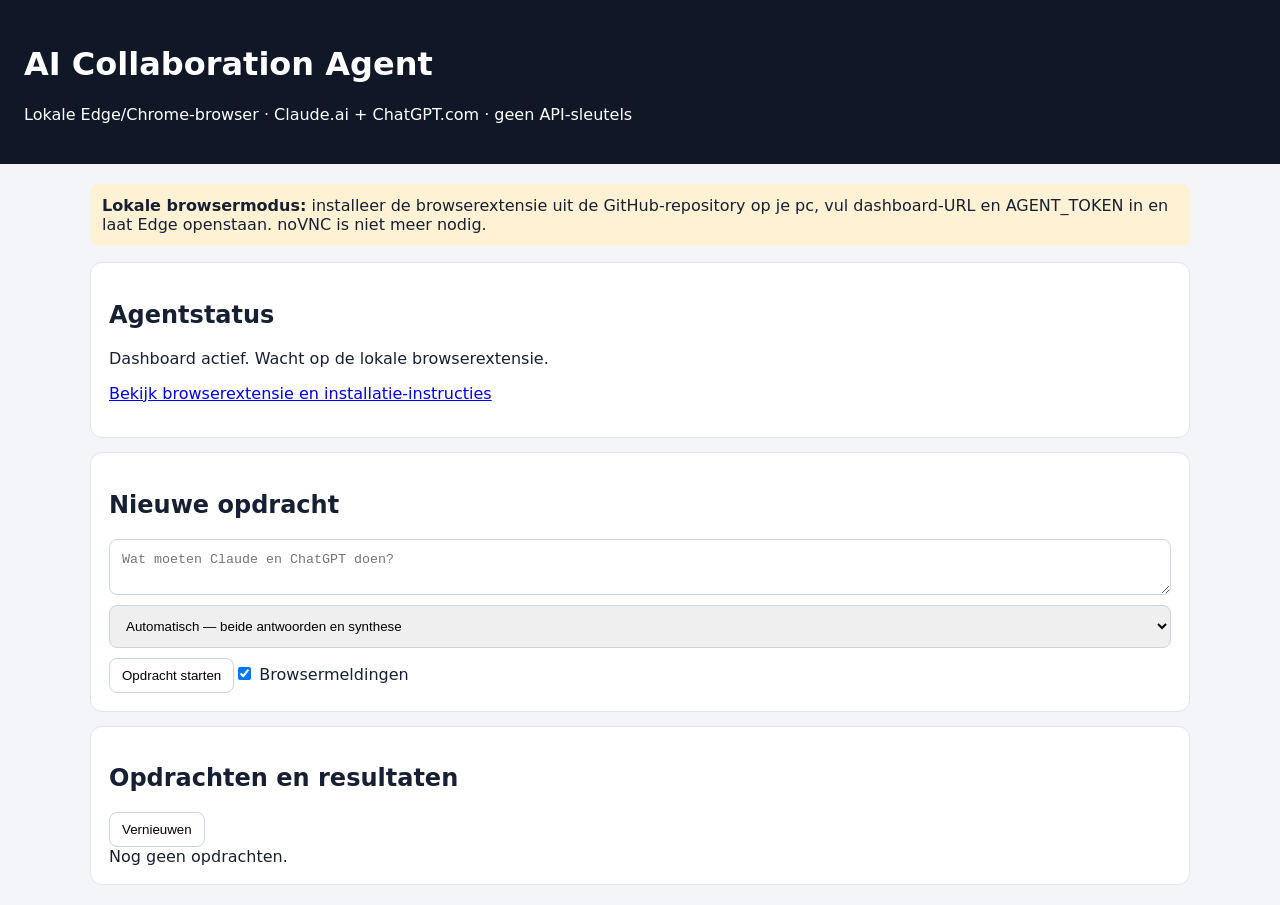
==== static/index.html @ 7d449a1c "Replace noVNC dashboard with local browser extension UI" ====
<!doctype html><html lang="nl"><head><meta charset="utf-8"><meta name="viewport" content="width=device-width,initial-scale=1"><title>AI Collaboration Agent</title><link rel="stylesheet" href="/static/style.css"></head><body><header><h1>AI Collaboration Agent</h1><p>Lokale Edge/Chrome-browser · Claude.ai + ChatGPT.com · geen API-sleutels</p></header><main><p class="notice"><b>Lokale browsermodus:</b> installeer de browserextensie uit de GitHub-repository op je pc, vul dashboard-URL en AGENT_TOKEN in en laat Edge openstaan. noVNC is niet meer nodig.</p><article><h2>Agentstatus</h2><p id="agentStatus">Dashboard actief. Wacht op de lokale browserextensie.</p><p><a href="https://github.com/patrickstolk/ai-collaboration-agent/tree/main/extension" target="_blank" rel="noreferrer">Bekijk browserextensie en installatie-instructies</a></p></article><article><h2>Nieuwe opdracht</h2><form id="taskForm"><textarea id="prompt" required minlength="3" placeholder="Wat moeten Claude en ChatGPT doen?"></textarea><select id="mode"><option value="automatic">Automatisch — beide antwoorden en synthese</option><option value="parallel">Parallel — beide antwoorden</option><option value="claude_first">Claude eerst, ChatGPT controleert</option><option value="chatgpt_first">ChatGPT eerst, Claude controleert</option></select><button id="submitBtn">Opdracht starten</button><label><input type="checkbox" id="notify" checked> Browsermeldingen</label></form></article><article><h2>Opdrachten en resultaten</h2><button id="refreshBtn">Vernieuwen</button><div id="tasksList">Nog geen opdrachten.</div></article><article id="resultPanel" class="hidden"><h2 id="resultTitle">Resultaat</h2><pre id="resultText"></pre><button id="closeResult">Sluiten</button></article></main><div id="toast" class="hidden"></div><script src="/static/app.js"></script></body></html>
---- static/style.css ----
body{font-family:system-ui,sans-serif;background:#f3f5f9;color:#172033;margin:0}header{background:#101828;color:white;padding:24px}main{max-width:1100px;margin:20px auto;padding:0 18px}article{background:white;border:1px solid #e0e6ef;border-radius:12px;padding:18px;margin:14px 0}.grid{display:grid;grid-template-columns:1fr 1fr;gap:14px}.notice{background:#fff2d4;padding:12px;border-radius:8px}button{padding:9px 12px;border-radius:8px;border:1px solid #cbd5e1;background:white;cursor:pointer}textarea,select{display:block;width:100%;box-sizing:border-box;padding:12px;margin:10px 0;border:1px solid #cbd5e1;border-radius:8px}iframe{width:100%;height:450px;border:1px solid #cbd5e1;border-radius:8px}pre{white-space:pre-wrap;overflow-wrap:anywhere}.hidden{display:none}#toast{position:fixed;bottom:20px;right:20px;background:#101828;color:white;padding:15px;border-radius:10px}@media(max-width:700px){.grid{grid-template-columns:1fr}}
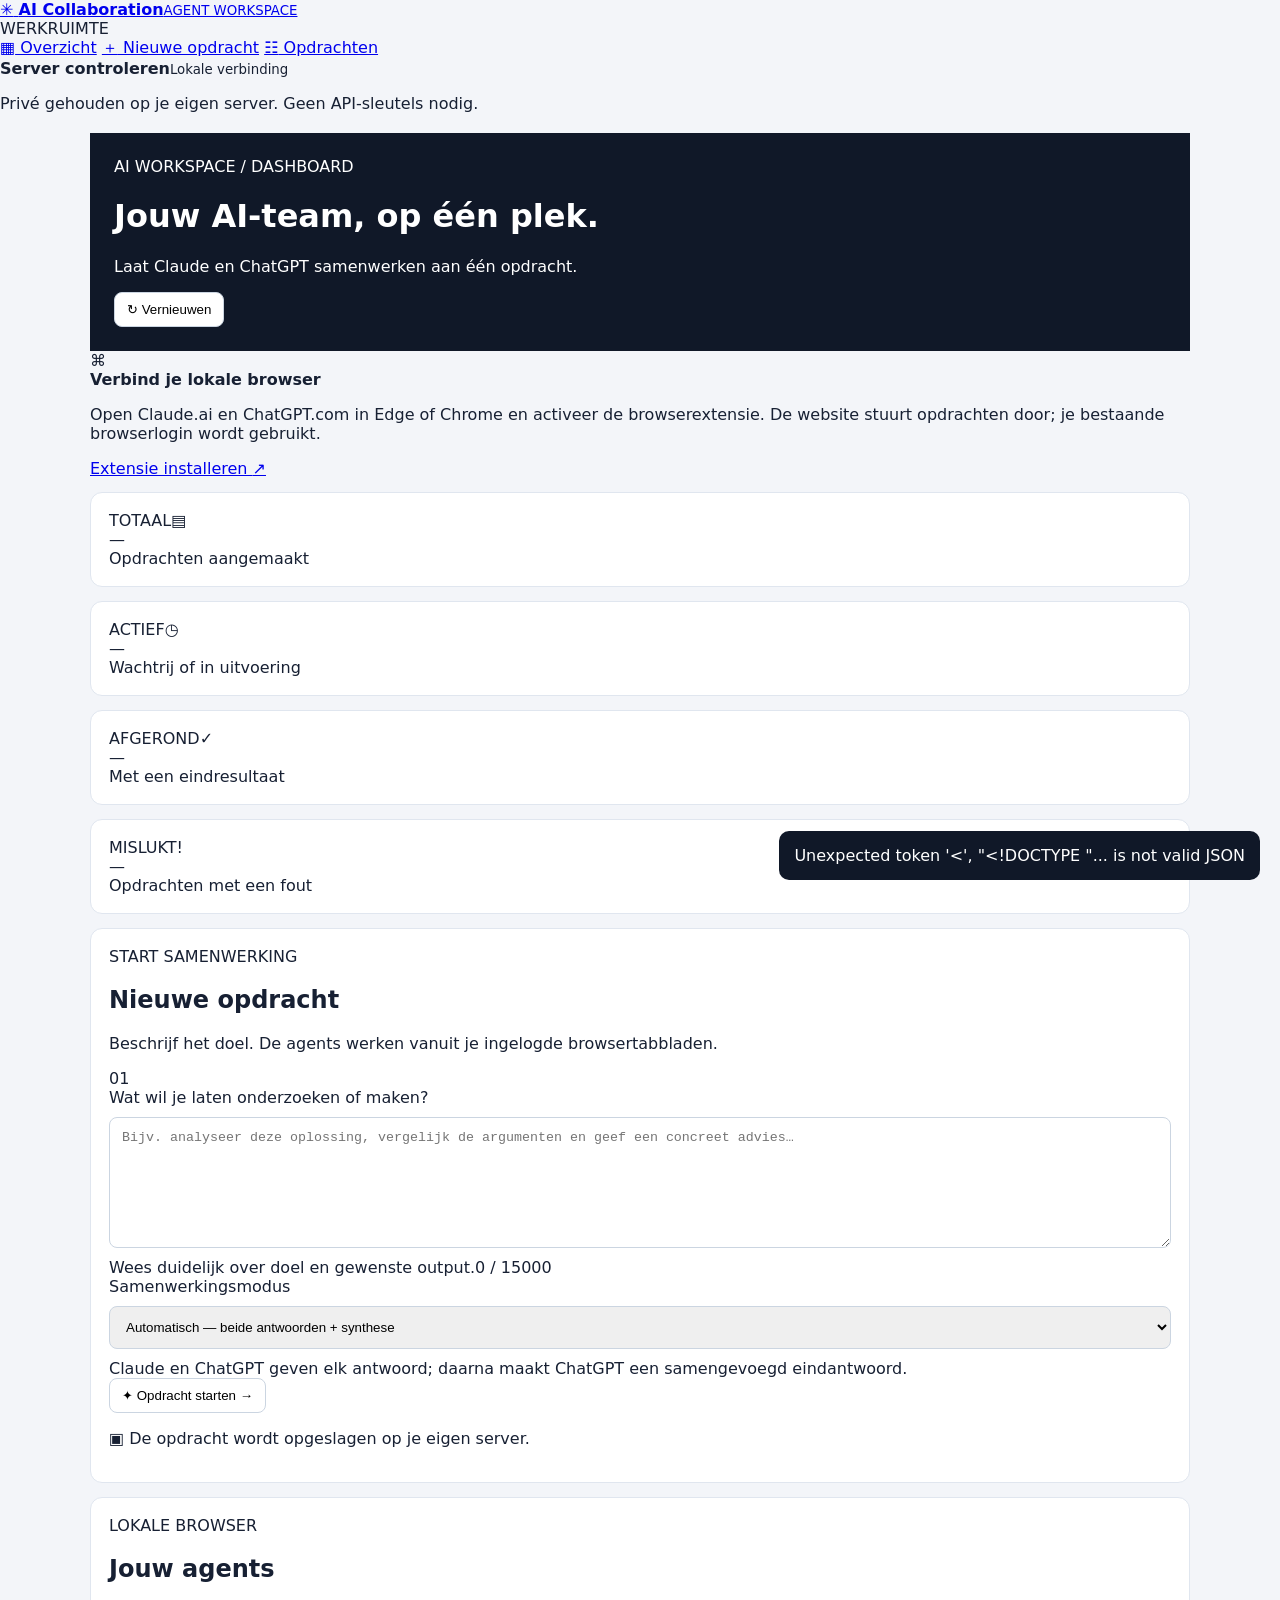
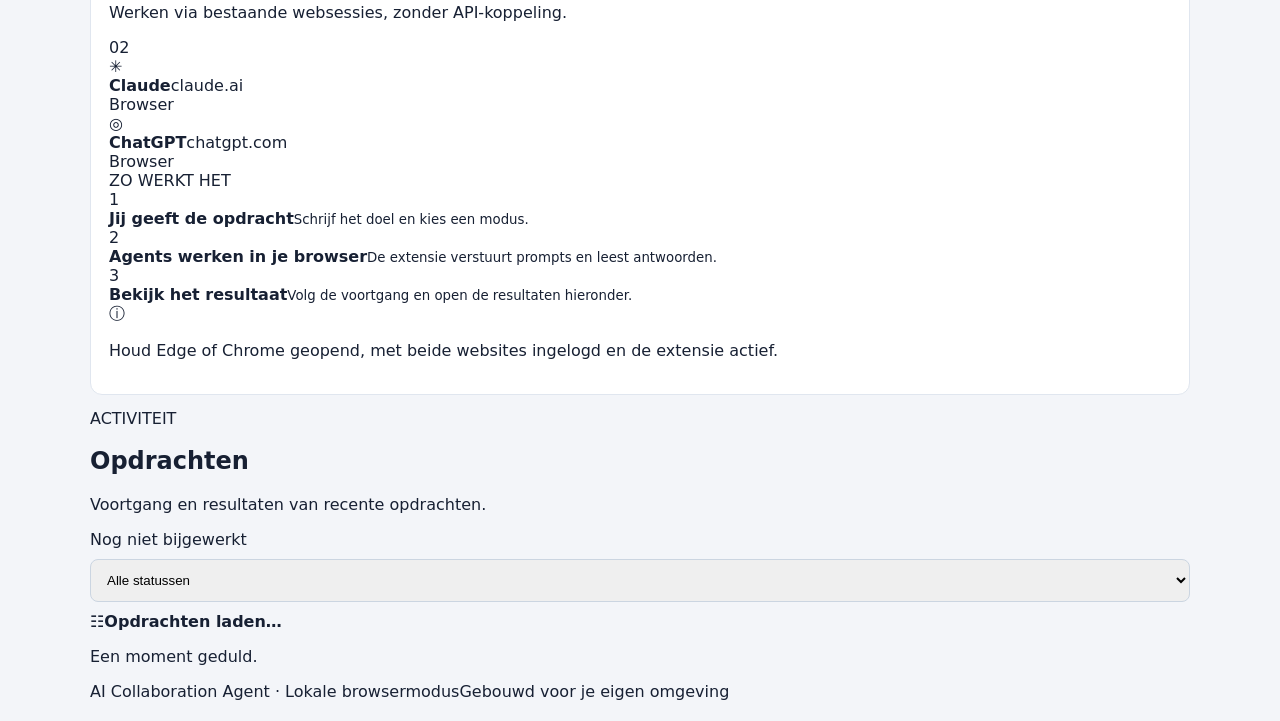
==== commit 663f507c: "Redesign AI collaboration dashboard from scratch" ====
--- a/static/index.html
+++ b/static/index.html
@@ -1 +1,99 @@
-<!doctype html><html lang="nl"><head><meta charset="utf-8"><meta name="viewport" content="width=device-width,initial-scale=1"><title>AI Collaboration Agent</title><link rel="stylesheet" href="/static/style.css"></head><body><header><h1>AI Collaboration Agent</h1><p>Lokale Edge/Chrome-browser · Claude.ai + ChatGPT.com · geen API-sleutels</p></header><main><p class="notice"><b>Lokale browsermodus:</b> installeer de browserextensie uit de GitHub-repository op je pc, vul dashboard-URL en AGENT_TOKEN in en laat Edge openstaan. noVNC is niet meer nodig.</p><article><h2>Agentstatus</h2><p id="agentStatus">Dashboard actief. Wacht op de lokale browserextensie.</p><p><a href="https://github.com/patrickstolk/ai-collaboration-agent/tree/main/extension" target="_blank" rel="noreferrer">Bekijk browserextensie en installatie-instructies</a></p></article><article><h2>Nieuwe opdracht</h2><form id="taskForm"><textarea id="prompt" required minlength="3" placeholder="Wat moeten Claude en ChatGPT doen?"></textarea><select id="mode"><option value="automatic">Automatisch — beide antwoorden en synthese</option><option value="parallel">Parallel — beide antwoorden</option><option value="claude_first">Claude eerst, ChatGPT controleert</option><option value="chatgpt_first">ChatGPT eerst, Claude controleert</option></select><button id="submitBtn">Opdracht starten</button><label><input type="checkbox" id="notify" checked> Browsermeldingen</label></form></article><article><h2>Opdrachten en resultaten</h2><button id="refreshBtn">Vernieuwen</button><div id="tasksList">Nog geen opdrachten.</div></article><article id="resultPanel" class="hidden"><h2 id="resultTitle">Resultaat</h2><pre id="resultText"></pre><button id="closeResult">Sluiten</button></article></main><div id="toast" class="hidden"></div><script src="/static/app.js"></script></body></html>+<!doctype html>
+<html lang="nl">
+<head>
+  <meta charset="utf-8">
+  <meta name="viewport" content="width=device-width,initial-scale=1">
+  <meta name="theme-color" content="#0b1020">
+  <title>AI Collaboration Agent</title>
+  <link rel="stylesheet" href="/static/style.css?v=2">
+</head>
+<body>
+  <div class="app-shell">
+    <aside class="sidebar">
+      <a class="brand" href="/" aria-label="AI Collaboration Agent home">
+        <span class="brand-mark">✳</span>
+        <span><strong>AI Collaboration</strong><small>AGENT WORKSPACE</small></span>
+      </a>
+      <div class="side-label">WERKRUIMTE</div>
+      <a class="nav-item active" href="#overview"><span>▦</span> Overzicht</a>
+      <a class="nav-item" href="#new-task"><span>＋</span> Nieuwe opdracht</a>
+      <a class="nav-item" href="#tasks"><span>☷</span> Opdrachten</a>
+      <div class="sidebar-bottom">
+        <div class="connection-indicator"><span class="pulse-dot"></span><span><b id="healthLabel">Server controleren</b><small id="healthSub">Lokale verbinding</small></span></div>
+        <p>Privé gehouden op je eigen server. Geen API-sleutels nodig.</p>
+      </div>
+    </aside>
+
+    <main class="main-content" id="overview">
+      <header class="topbar">
+        <div><div class="eyebrow">AI WORKSPACE / DASHBOARD</div><h1>Jouw AI-team, op één plek.</h1><p class="subtitle">Laat Claude en ChatGPT samenwerken aan één opdracht.</p></div>
+        <button class="button button-quiet" id="refreshBtn" type="button"><span class="refresh-icon">↻</span> Vernieuwen</button>
+      </header>
+
+      <section class="notice-card">
+        <div class="notice-icon">⌘</div>
+        <div class="notice-copy"><strong>Verbind je lokale browser</strong><p>Open Claude.ai en ChatGPT.com in Edge of Chrome en activeer de browserextensie. De website stuurt opdrachten door; je bestaande browserlogin wordt gebruikt.</p></div>
+        <a class="text-link" href="https://github.com/patrickstolk/ai-collaboration-agent/tree/main/extension" target="_blank" rel="noreferrer">Extensie installeren <span>↗</span></a>
+      </section>
+
+      <section class="stats-grid" aria-label="Overzicht">
+        <article class="stat-card"><div class="stat-top"><span class="stat-label">TOTAAL</span><span class="stat-icon icon-violet">▤</span></div><div class="stat-value" id="totalCount">—</div><div class="stat-foot">Opdrachten aangemaakt</div></article>
+        <article class="stat-card"><div class="stat-top"><span class="stat-label">ACTIEF</span><span class="stat-icon icon-blue">◷</span></div><div class="stat-value" id="activeCount">—</div><div class="stat-foot">Wachtrij of in uitvoering</div></article>
+        <article class="stat-card"><div class="stat-top"><span class="stat-label">AFGEROND</span><span class="stat-icon icon-green">✓</span></div><div class="stat-value" id="completedCount">—</div><div class="stat-foot">Met een eindresultaat</div></article>
+        <article class="stat-card"><div class="stat-top"><span class="stat-label">MISLUKT</span><span class="stat-icon icon-red">!</span></div><div class="stat-value" id="failedCount">—</div><div class="stat-foot">Opdrachten met een fout</div></article>
+      </section>
+
+      <section class="workspace-grid">
+        <article class="panel composer-panel" id="new-task">
+          <div class="panel-heading"><div><div class="eyebrow">START SAMENWERKING</div><h2>Nieuwe opdracht</h2><p>Beschrijf het doel. De agents werken vanuit je ingelogde browsertabbladen.</p></div><span class="step-number">01</span></div>
+          <form id="taskForm">
+            <label class="field-label" for="prompt">Wat wil je laten onderzoeken of maken?</label>
+            <textarea id="prompt" required minlength="3" maxlength="15000" placeholder="Bijv. analyseer deze oplossing, vergelijk de argumenten en geef een concreet advies…" rows="7"></textarea>
+            <div class="field-meta"><span>Wees duidelijk over doel en gewenste output.</span><span id="charCount">0 / 15000</span></div>
+            <label class="field-label" for="mode">Samenwerkingsmodus</label>
+            <select id="mode">
+              <option value="automatic">Automatisch — beide antwoorden + synthese</option>
+              <option value="parallel">Parallel — beide antwoorden vergelijken</option>
+              <option value="claude_first">Claude eerst — ChatGPT controleert</option>
+              <option value="chatgpt_first">ChatGPT eerst — Claude controleert</option>
+            </select>
+            <div class="mode-hint" id="modeHint">Claude en ChatGPT geven elk antwoord; daarna maakt ChatGPT een samengevoegd eindantwoord.</div>
+            <button class="button button-primary submit-button" id="submitBtn" type="submit"><span>✦</span> Opdracht starten <span class="button-arrow">→</span></button>
+            <p class="form-note"><span class="tiny-lock">▣</span> De opdracht wordt opgeslagen op je eigen server.</p>
+          </form>
+        </article>
+
+        <article class="panel agents-panel">
+          <div class="panel-heading"><div><div class="eyebrow">LOKALE BROWSER</div><h2>Jouw agents</h2><p>Werken via bestaande websessies, zonder API-koppeling.</p></div><span class="step-number">02</span></div>
+          <div class="agent-card">
+            <div class="agent-logo claude-logo">✳</div><div class="agent-info"><strong>Claude</strong><span>claude.ai</span></div><span class="agent-badge">Browser</span>
+          </div>
+          <div class="agent-card">
+            <div class="agent-logo chatgpt-logo">◎</div><div class="agent-info"><strong>ChatGPT</strong><span>chatgpt.com</span></div><span class="agent-badge">Browser</span>
+          </div>
+          <div class="workflow-title">ZO WERKT HET</div>
+          <div class="workflow-step"><span>1</span><div><b>Jij geeft de opdracht</b><small>Schrijf het doel en kies een modus.</small></div></div>
+          <div class="workflow-step"><span>2</span><div><b>Agents werken in je browser</b><small>De extensie verstuurt prompts en leest antwoorden.</small></div></div>
+          <div class="workflow-step"><span>3</span><div><b>Bekijk het resultaat</b><small>Volg de voortgang en open de resultaten hieronder.</small></div></div>
+          <div class="extension-warning"><span>ⓘ</span><p>Houd Edge of Chrome geopend, met beide websites ingelogd en de extensie actief.</p></div>
+        </article>
+      </section>
+
+      <section class="panel tasks-panel" id="tasks">
+        <div class="panel-heading task-heading"><div><div class="eyebrow">ACTIVITEIT</div><h2>Opdrachten</h2><p>Voortgang en resultaten van recente opdrachten.</p></div><div class="task-toolbar"><span id="lastUpdated">Nog niet bijgewerkt</span><select id="filterStatus" aria-label="Filter opdrachten"><option value="all">Alle statussen</option><option value="active">Actief</option><option value="COMPLETED">Afgerond</option><option value="FAILED">Mislukt</option></select></div></div>
+        <div id="tasksList" class="tasks-list"><div class="empty-state"><span class="empty-icon">☷</span><b>Opdrachten laden…</b><p>Een moment geduld.</p></div></div>
+      </section>
+
+      <section class="panel result-panel hidden" id="resultPanel">
+        <div class="panel-heading"><div><div class="eyebrow">OPDRACHTDETAILS</div><h2 id="resultTitle">Resultaat</h2><p id="resultMeta"></p></div><button class="button button-quiet" id="closeResult" type="button">Sluiten ×</button></div>
+        <div class="result-content" id="resultContent"></div>
+        <div class="result-actions"><button class="button button-secondary" id="copyResult" type="button">Kopieer resultaat</button></div>
+      </section>
+
+      <footer><span>AI Collaboration Agent <span class="footer-dot">·</span> Lokale browsermodus</span><span>Gebouwd voor je eigen omgeving</span></footer>
+    </main>
+  </div>
+  <div id="toast" class="toast hidden" role="status" aria-live="polite"></div>
+  <script src="/static/app.js?v=2"></script>
+</body>
+</html>
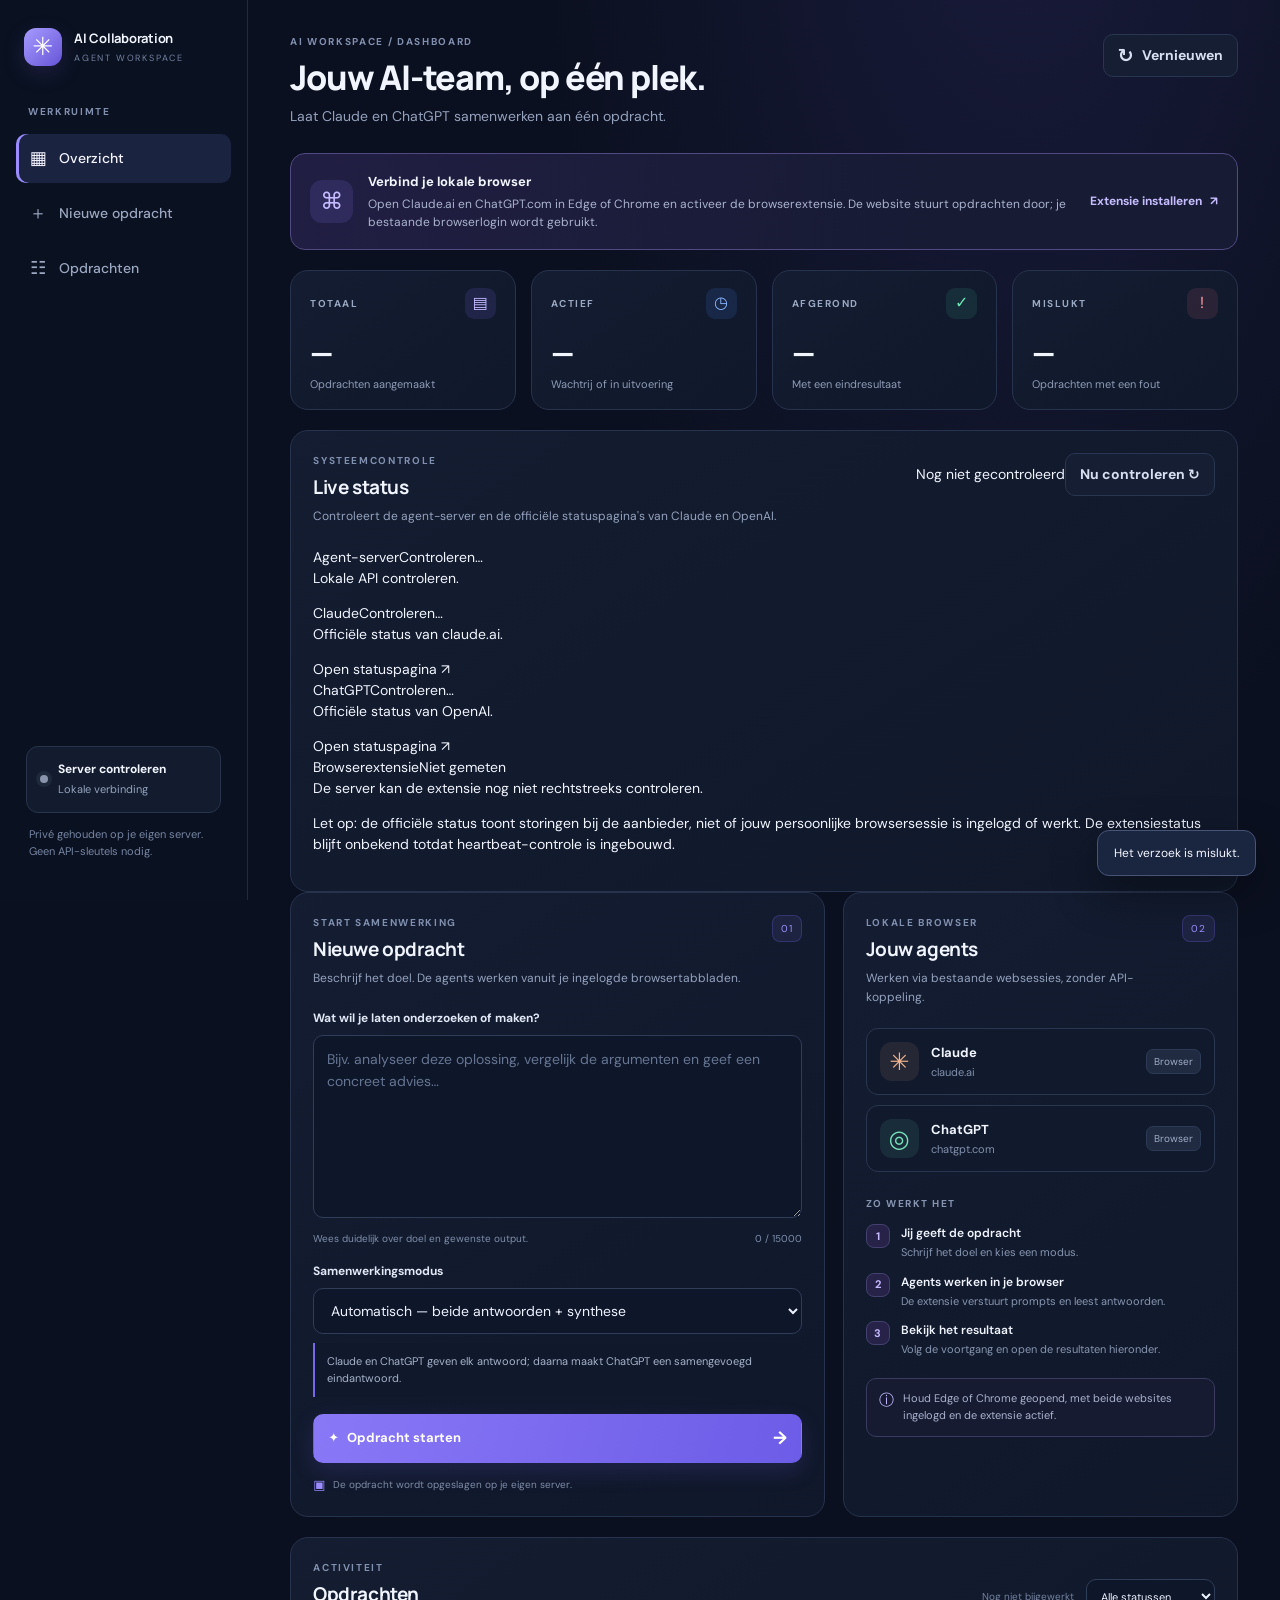
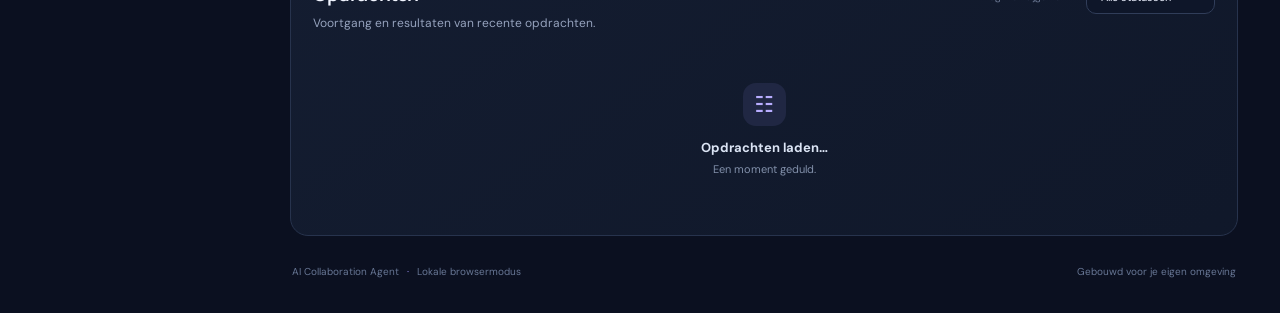
==== commit 6279b01e: "Add live system status panel to dashboard" ====
--- a/static/index.html
+++ b/static/index.html
@@ -41,6 +41,17 @@
         <article class="stat-card"><div class="stat-top"><span class="stat-label">ACTIEF</span><span class="stat-icon icon-blue">◷</span></div><div class="stat-value" id="activeCount">—</div><div class="stat-foot">Wachtrij of in uitvoering</div></article>
         <article class="stat-card"><div class="stat-top"><span class="stat-label">AFGEROND</span><span class="stat-icon icon-green">✓</span></div><div class="stat-value" id="completedCount">—</div><div class="stat-foot">Met een eindresultaat</div></article>
         <article class="stat-card"><div class="stat-top"><span class="stat-label">MISLUKT</span><span class="stat-icon icon-red">!</span></div><div class="stat-value" id="failedCount">—</div><div class="stat-foot">Opdrachten met een fout</div></article>
+      </section>
+
+      <section class="panel status-panel" id="system-status">
+        <div class="panel-heading status-heading"><div><div class="eyebrow">SYSTEEMCONTROLE</div><h2>Live status</h2><p>Controleert de agent-server en de officiële statuspagina's van Claude en OpenAI.</p></div><div class="status-controls"><span id="statusCheckedAt">Nog niet gecontroleerd</span><button class="button button-quiet" id="statusRefreshBtn" type="button">Nu controleren ↻</button></div></div>
+        <div class="status-grid">
+          <article class="service-status"><div class="service-status-top"><span class="service-name"><span class="service-dot unknown" id="serverStatusDot"></span>Agent-server</span><span class="status-value" id="serverStatusText">Controleren…</span></div><p id="serverStatusDetail">Lokale API controleren.</p></article>
+          <article class="service-status"><div class="service-status-top"><span class="service-name"><span class="service-dot unknown" id="claudeStatusDot"></span>Claude</span><span class="status-value" id="claudeStatusText">Controleren…</span></div><p id="claudeStatusDetail">Officiële status van claude.ai.</p><a href="https://status.claude.com/" target="_blank" rel="noreferrer">Open statuspagina ↗</a></article>
+          <article class="service-status"><div class="service-status-top"><span class="service-name"><span class="service-dot unknown" id="chatgptStatusDot"></span>ChatGPT</span><span class="status-value" id="chatgptStatusText">Controleren…</span></div><p id="chatgptStatusDetail">Officiële status van OpenAI.</p><a href="https://status.openai.com/" target="_blank" rel="noreferrer">Open statuspagina ↗</a></article>
+          <article class="service-status"><div class="service-status-top"><span class="service-name"><span class="service-dot unknown" id="extensionStatusDot"></span>Browserextensie</span><span class="status-value" id="extensionStatusText">Niet gemeten</span></div><p id="extensionStatusDetail">De server kan de extensie nog niet rechtstreeks controleren.</p></article>
+        </div>
+        <p class="status-disclaimer">Let op: de officiële status toont storingen bij de aanbieder, niet of jouw persoonlijke browsersessie is ingelogd of werkt. De extensiestatus blijft onbekend totdat heartbeat-controle is ingebouwd.</p>
       </section>
 
       <section class="workspace-grid">
--- a/static/style.css
+++ b/static/style.css
@@ -1 +1,120 @@
-body{font-family:system-ui,sans-serif;background:#f3f5f9;color:#172033;margin:0}header{background:#101828;color:white;padding:24px}main{max-width:1100px;margin:20px auto;padding:0 18px}article{background:white;border:1px solid #e0e6ef;border-radius:12px;padding:18px;margin:14px 0}.grid{display:grid;grid-template-columns:1fr 1fr;gap:14px}.notice{background:#fff2d4;padding:12px;border-radius:8px}button{padding:9px 12px;border-radius:8px;border:1px solid #cbd5e1;background:white;cursor:pointer}textarea,select{display:block;width:100%;box-sizing:border-box;padding:12px;margin:10px 0;border:1px solid #cbd5e1;border-radius:8px}iframe{width:100%;height:450px;border:1px solid #cbd5e1;border-radius:8px}pre{white-space:pre-wrap;overflow-wrap:anywhere}.hidden{display:none}#toast{position:fixed;bottom:20px;right:20px;background:#101828;color:white;padding:15px;border-radius:10px}@media(max-width:700px){.grid{grid-template-columns:1fr}}+@import url('https://fonts.googleapis.com/css2?family=DM+Sans:wght@400;500;600;700&family=Manrope:wght@400;500;600;700;800&display=swap');
+:root{color-scheme:dark;--bg:#0b1020;--sidebar:#0d1324;--panel:#121a2e;--panel2:#151f35;--line:#27334d;--text:#f1f5ff;--muted:#95a2bd;--soft:#bac5d9;--violet:#9b8cff;--blue:#76a7ff;--green:#6ee7b7;--red:#ff8f9b;--radius:18px}
+*{box-sizing:border-box}
+html{scroll-behavior:smooth}
+body{margin:0;background:radial-gradient(ellipse at 80% -10%,rgba(95,81,190,.17),transparent 34%),var(--bg);color:var(--text);font-family:'DM Sans',system-ui,sans-serif;font-size:14px;line-height:1.5}
+button,input,textarea,select{font:inherit}
+button,a,select{ -webkit-tap-highlight-color:transparent}
+a{color:inherit;text-decoration:none}
+.app-shell{min-height:100vh}
+.sidebar{width:248px;position:fixed;inset:0 auto 0 0;background:rgba(11,17,32,.94);border-right:1px solid #202a40;padding:26px 16px;display:flex;flex-direction:column;z-index:5}
+.brand{display:flex;align-items:center;gap:12px;padding:2px 8px 38px}
+.brand-mark{width:38px;height:38px;border-radius:12px;display:grid;place-items:center;background:linear-gradient(135deg,#a89bff,#6655d7);color:#fff;font-size:25px;box-shadow:0 7px 22px #7160d433}
+.brand strong{display:block;font-family:Manrope,sans-serif;font-size:13px;letter-spacing:-.25px}
+.brand small{display:block;color:#7483a2;font-size:9px;letter-spacing:1.8px;margin-top:3px}
+.side-label,.eyebrow{font-size:10px;letter-spacing:1.65px;font-weight:700;color:#8290af}
+.side-label{padding:0 12px 12px}
+.nav-item{display:flex;align-items:center;gap:12px;padding:11px 13px;margin:3px 0;border-radius:10px;color:#9ba8c1;font-weight:500;transition:.18s}
+.nav-item span{font-size:18px;width:18px;text-align:center}
+.nav-item:hover,.nav-item.active{background:#1a2440;color:#f5f4ff}
+.nav-item.active{box-shadow:inset 3px 0 #9b8cff}
+.sidebar-bottom{margin-top:auto;padding:15px 10px 0}
+.connection-indicator{display:flex;align-items:center;gap:10px;padding:13px;background:#121c2e;border:1px solid #28344c;border-radius:12px}
+.connection-indicator b{font-size:12px;display:block}
+.connection-indicator small{font-size:11px;color:var(--muted)}
+.pulse-dot{width:8px;height:8px;border-radius:50%;background:#8a95ab;box-shadow:0 0 0 4px #8a95ab1c;flex-shrink:0}
+.pulse-dot.ok{background:#58d6a5;box-shadow:0 0 0 4px #58d6a51a}
+.sidebar-bottom p{font-size:11px;line-height:1.6;color:#7786a4;margin:13px 3px}
+.main-content{max-width:1600px;margin-left:248px;padding:34px clamp(22px,3.3vw,52px) 20px}
+.topbar{display:flex;justify-content:space-between;align-items:flex-start;gap:20px;margin-bottom:26px}
+h1,h2,p{margin-top:0}
+h1{font-family:Manrope,sans-serif;font-size:clamp(25px,3vw,34px);letter-spacing:-1.2px;line-height:1.2;margin:8px 0 8px;font-weight:800}
+h2{font-family:Manrope,sans-serif;font-size:19px;letter-spacing:-.45px;margin:5px 0 5px}
+.subtitle{color:var(--muted);margin:0;font-size:14px}
+.button{border:1px solid transparent;border-radius:10px;padding:10px 14px;display:inline-flex;align-items:center;justify-content:center;gap:8px;cursor:pointer;font-weight:700;transition:transform .15s,border-color .15s,background .15s;color:var(--text)}
+.button:hover{transform:translateY(-1px)}
+.button:disabled{opacity:.6;cursor:wait;transform:none}
+.button-quiet{background:#151e32;border-color:#293650;color:#d7e0f2}
+.button-quiet:hover,.button-secondary:hover{border-color:#637298}
+.button-primary{background:linear-gradient(105deg,#8978f6,#6c5ce7);box-shadow:0 8px 22px #7160e52e;color:white}
+.button-primary:hover{background:linear-gradient(105deg,#9b8bff,#7868f0)}
+.button-secondary{background:#172139;border-color:#2b3955}
+.refresh-icon{font-size:19px;line-height:12px}
+.notice-card{display:flex;align-items:center;gap:15px;border:1px solid #514a82;background:linear-gradient(100deg,#211e43,#171b34 68%);padding:17px 19px;border-radius:15px;margin-bottom:20px}
+.notice-icon{height:43px;width:43px;border-radius:12px;display:grid;place-items:center;flex-shrink:0;background:#7868dc2c;color:#c4bbff;font-size:23px}
+.notice-copy{flex:1;min-width:0}
+.notice-copy strong{font-size:13px}
+.notice-copy p{margin:3px 0 0;color:#aab3ce;font-size:12px;line-height:1.55}
+.text-link{font-size:12px;font-weight:700;color:#c6bdff;white-space:nowrap}
+.text-link span{margin-left:5px}
+.stats-grid{display:grid;grid-template-columns:repeat(4,minmax(0,1fr));gap:15px;margin-bottom:20px}
+.stat-card,.panel{background:linear-gradient(145deg,rgba(20,29,49,.98),rgba(16,24,42,.98));border:1px solid var(--line);border-radius:var(--radius)}
+.stat-card{padding:17px 19px;min-width:0}
+.stat-top{display:flex;align-items:center;justify-content:space-between}
+.stat-label{font-size:10px;letter-spacing:1.5px;color:#9ba8c1;font-weight:700}
+.stat-icon{width:31px;height:31px;display:grid;place-items:center;border-radius:9px;font-size:16px}
+.icon-violet{color:#c2b8ff;background:#8876ff21}.icon-blue{color:#8bb7ff;background:#4e91ff20}.icon-green{color:#6ee7b7;background:#40d5a21b}.icon-red{color:#ff9ba5;background:#ff73841b}
+.stat-value{font-family:Manrope,sans-serif;font-weight:800;font-size:30px;letter-spacing:-1px;margin:11px 0 0}
+.stat-foot{font-size:11px;color:#8e9bb5;margin-top:1px}
+.workspace-grid{display:grid;grid-template-columns:minmax(0,1.15fr) minmax(310px,.85fr);gap:18px;margin-bottom:20px;align-items:stretch}
+.panel{padding:22px;min-width:0}
+.panel-heading{display:flex;align-items:flex-start;justify-content:space-between;gap:14px;margin-bottom:21px}
+.panel-heading p{font-size:12px;color:var(--muted);margin:4px 0 0;line-height:1.6}
+.step-number{font-size:10px;letter-spacing:1px;color:#9d91ff;background:#8b7bff18;border:1px solid #665bd14d;border-radius:8px;padding:5px 8px}
+.field-label{display:block;color:#e0e7f5;font-size:12px;font-weight:700;margin:16px 0 8px}
+textarea,select{width:100%;border:1px solid #303d59;background:#0e1629;color:#edf2ff;border-radius:10px;padding:12px 13px;outline:none;transition:border-color .15s,box-shadow .15s}
+textarea{resize:vertical;min-height:145px;line-height:1.6}
+textarea::placeholder{color:#667592}
+textarea:focus,select:focus{border-color:#8d7cff;box-shadow:0 0 0 3px #8d7cff1c}
+select{cursor:pointer;min-height:43px}
+.field-meta{display:flex;justify-content:space-between;gap:10px;color:#7f8eaa;font-size:10px;margin-top:7px}
+.mode-hint{font-size:11px;line-height:1.55;color:#a6b1c9;background:#10192c;border-left:2px solid #7868e9;padding:10px 12px;border-radius:0 8px 8px 0;margin-top:9px}
+.submit-button{width:100%;margin-top:17px;min-height:46px;font-size:13px}
+.button-arrow{margin-left:auto;font-size:18px}
+.form-note{display:flex;align-items:center;gap:7px;color:#7f8ca6;font-size:10px;margin:12px 0 0}
+.tiny-lock{font-size:13px;color:#9b8cff}
+.agent-card{display:flex;align-items:center;gap:12px;padding:13px;border:1px solid #2a3650;border-radius:12px;background:#111a2d;margin-bottom:10px}
+.agent-logo{height:39px;width:39px;border-radius:12px;display:grid;place-items:center;font-size:24px;flex-shrink:0}
+.claude-logo{background:#e5a47b19;color:#f0b38e}.chatgpt-logo{background:#67d8b019;color:#78e0b9}
+.agent-info{flex:1;min-width:0}
+.agent-info strong{display:block;font-size:13px}
+.agent-info span{display:block;font-size:11px;color:#8290ab;margin-top:2px}
+.agent-badge{font-size:10px;color:#9facc5;background:#202b42;border:1px solid #2c3a55;padding:4px 7px;border-radius:7px}
+.workflow-title{font-size:10px;letter-spacing:1.5px;color:#8795b0;font-weight:700;margin:24px 0 13px}
+.workflow-step{display:flex;gap:11px;align-items:flex-start;margin:12px 0}
+.workflow-step>span{display:grid;place-items:center;width:24px;height:24px;border:1px solid #45416f;background:#262248;color:#c4bbff;border-radius:8px;font-size:11px;font-weight:700;flex-shrink:0}
+.workflow-step b{display:block;font-size:12px;font-weight:600}
+.workflow-step small{display:block;color:#8795af;font-size:11px;margin-top:2px;line-height:1.5}
+.extension-warning{display:flex;gap:9px;padding:11px 12px;border:1px solid #3a3b5e;border-radius:10px;background:#171b32;margin-top:20px;color:#c4bbff}
+.extension-warning>span{font-size:15px;line-height:1.4}
+.extension-warning p{font-size:11px;color:#a9b2cc;margin:0;line-height:1.6}
+.tasks-panel{margin-bottom:20px}
+.task-heading{align-items:center;margin-bottom:15px}
+.task-toolbar{display:flex;align-items:center;gap:12px}
+.task-toolbar>span{font-size:10px;color:#74829e;white-space:nowrap}
+.task-toolbar select{width:auto;min-height:35px;padding:7px 27px 7px 10px;font-size:11px}
+.tasks-list{display:flex;flex-direction:column;gap:9px}
+.task-row{display:grid;grid-template-columns:minmax(0,1fr) auto;gap:12px;align-items:center;padding:15px 15px;border:1px solid #27344d;border-radius:12px;background:#10182b}
+.task-main{min-width:0}
+.task-prompt{font-size:13px;font-weight:600;line-height:1.5;overflow-wrap:anywhere}
+.task-meta{display:flex;align-items:center;flex-wrap:wrap;gap:7px;margin-top:8px;color:#7f8da9;font-size:10px}
+.status-pill{display:inline-flex;align-items:center;gap:6px;border:1px solid #34415c;border-radius:20px;padding:4px 8px;font-size:10px;font-weight:700;white-space:nowrap}
+.status-pill:before{content:'';width:5px;height:5px;border-radius:50%;background:currentColor}
+.status-queued{color:#c4b5fd;background:#8b5cf610;border-color:#6e5db64a}.status-running,.status-synthesis{color:#8ab9ff;background:#438dff10;border-color:#438dff45}.status-completed{color:#6ee7b7;background:#34d3990d;border-color:#34d39940}.status-failed{color:#ff9aa6;background:#fb71850d;border-color:#fb718540}
+.task-actions{display:flex;align-items:center;gap:7px}
+.small-button{border:1px solid #34415b;background:#182239;color:#dce5f7;padding:8px 10px;border-radius:8px;cursor:pointer;font-size:11px;font-weight:600;white-space:nowrap}
+.small-button:hover{border-color:#8b7cf5;color:#fff}
+.empty-state{text-align:center;padding:35px 15px;color:#8290aa}
+.empty-icon{display:grid;place-items:center;width:43px;height:43px;margin:0 auto 12px;background:#202743;color:#b8adff;border-radius:13px;font-size:22px}
+.empty-state b{display:block;color:#dbe4f4;font-size:13px}
+.empty-state p{font-size:11px;margin:4px 0 0}
+.result-panel{margin-bottom:20px;scroll-margin-top:18px}
+.result-content{white-space:pre-wrap;overflow-wrap:anywhere;line-height:1.75;color:#d8e2f4;font-size:12px;background:#0b1324;border:1px solid #28344e;border-radius:12px;padding:17px;max-height:620px;overflow:auto}
+.result-actions{display:flex;justify-content:flex-end;margin-top:12px}
+.hidden{display:none!important}
+.toast{position:fixed;right:24px;bottom:24px;z-index:20;max-width:min(420px,calc(100vw - 32px));padding:13px 16px;border:1px solid #465478;background:#1a2540;color:#f4f6ff;border-radius:12px;box-shadow:0 15px 45px #0006;font-size:12px}
+footer{display:flex;justify-content:space-between;gap:12px;color:#687795;font-size:10px;padding:8px 2px 14px}
+.footer-dot{padding:0 5px;color:#a397ff}
+@media(max-width:1150px){.main-content{padding:28px 24px 18px}.sidebar{width:218px}.main-content{margin-left:218px}.workspace-grid{grid-template-columns:minmax(0,1fr)}.agents-panel{display:grid;grid-template-columns:1fr 1fr;column-gap:12px}.agents-panel .panel-heading,.agents-panel .workflow-title,.agents-panel .workflow-step,.agents-panel .extension-warning{grid-column:1/-1}.agents-panel .agent-card{margin-bottom:0}.agents-panel .workflow-title{margin-top:20px}}
+@media(max-width:760px){.sidebar{position:relative;width:auto;inset:auto;padding:15px 17px;border-right:0;border-bottom:1px solid #202a40}.brand{padding:0 3px 14px}.side-label,.nav-item,.sidebar-bottom{display:none}.main-content{margin-left:0;padding:23px 15px 15px}.topbar{align-items:flex-start}.topbar .button{padding:9px 10px;font-size:11px}.topbar h1{font-size:27px}.subtitle{font-size:12px}.notice-card{align-items:flex-start;flex-wrap:wrap;padding:14px}.notice-copy{flex:1 1 calc(100% - 60px)}.text-link{margin-left:58px}.stats-grid{grid-template-columns:repeat(2,minmax(0,1fr));gap:10px}.stat-card{padding:14px}.stat-value{font-size:26px}.panel{padding:17px;border-radius:15px}.workspace-grid{gap:13px}.agents-panel{display:block}.agents-panel .agent-card{margin-bottom:9px}.task-heading{align-items:flex-start;flex-direction:column}.task-toolbar{width:100%;justify-content:space-between}.task-row{grid-template-columns:1fr}.task-actions{justify-content:flex-start}.task-actions .small-button{flex:1}.task-meta{gap:6px}.task-prompt{font-size:12px}footer{flex-direction:column;gap:3px}}
+@media(prefers-reduced-motion:reduce){*,*:before,*:after{scroll-behavior:auto!important;transition:none!important}}
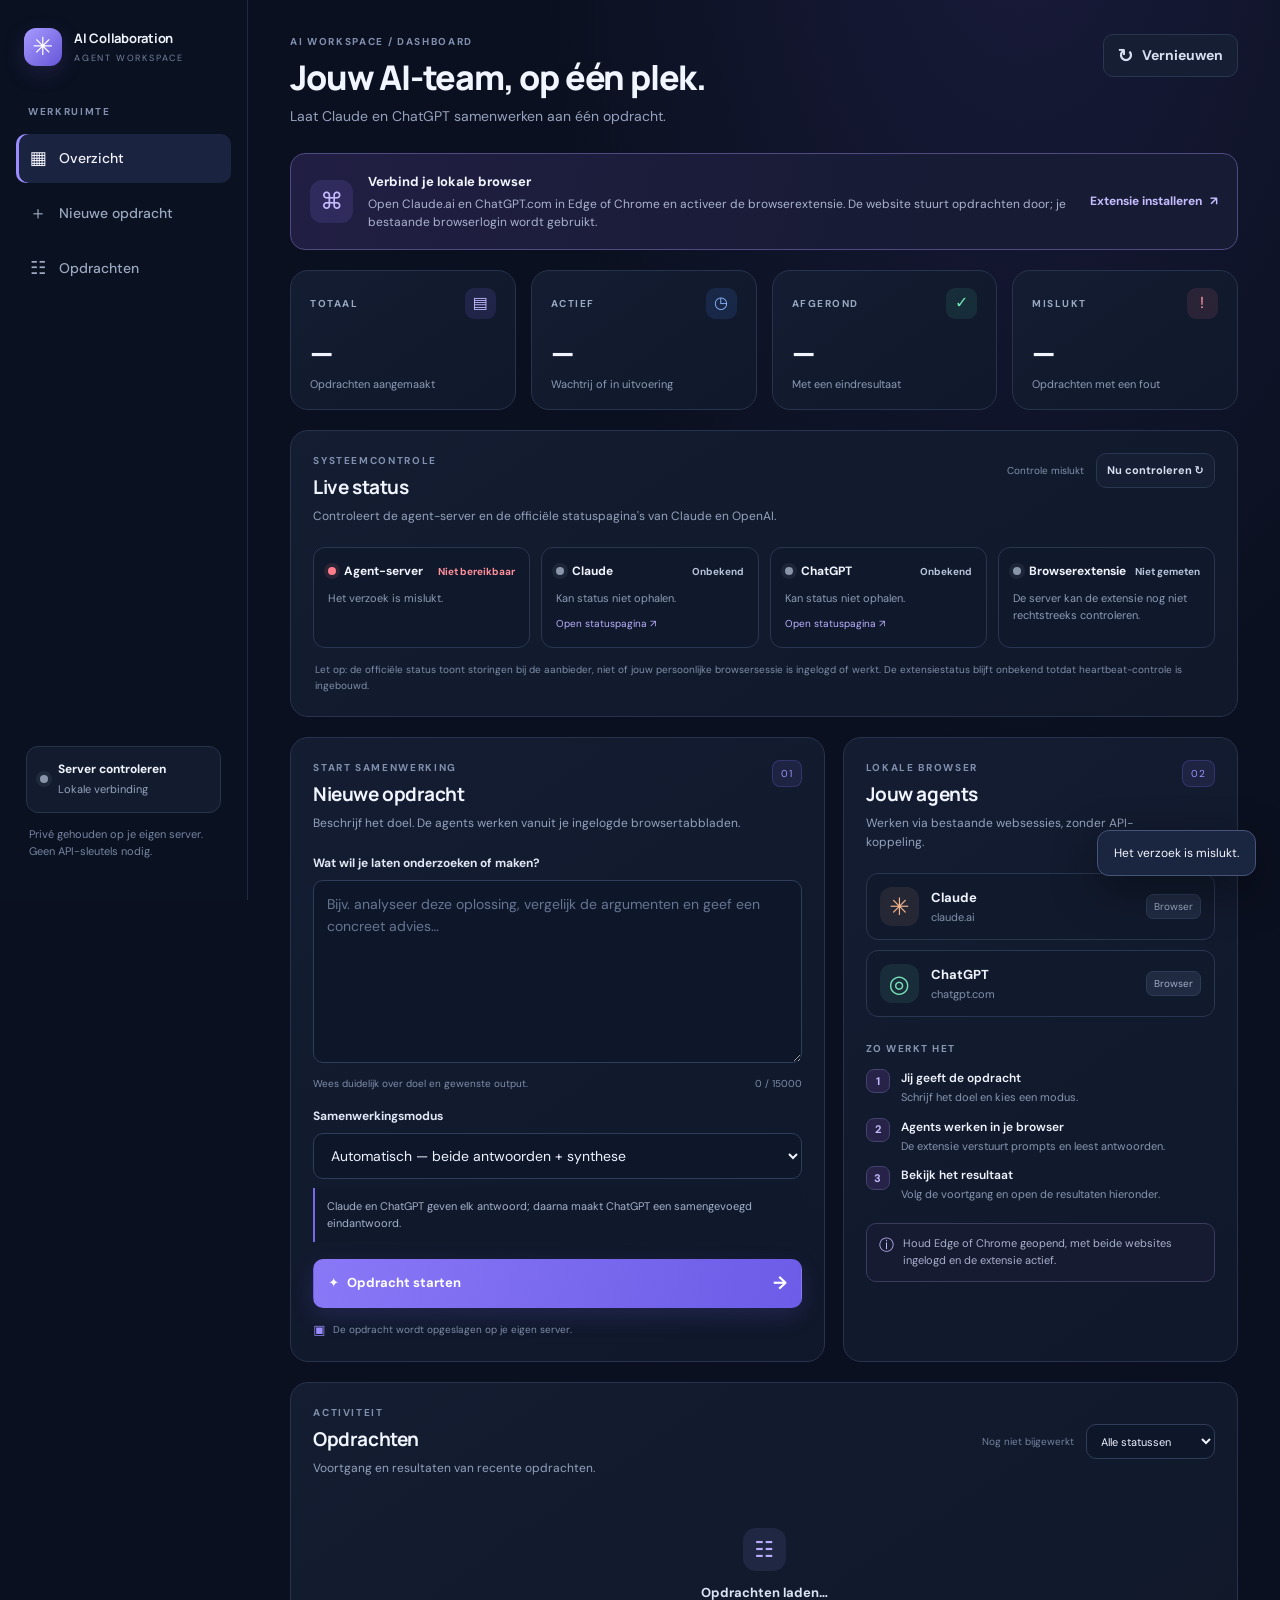
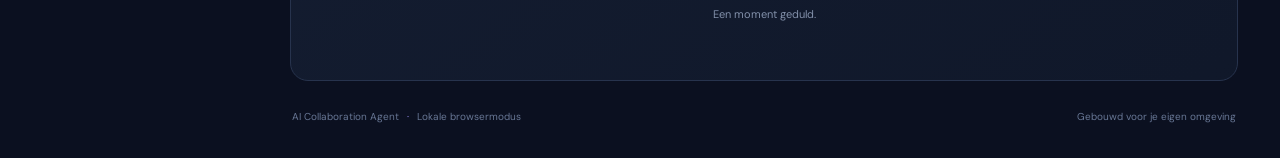
==== commit 3459f8a2: "Bust browser cache for live status dashboard" ====
--- a/static/index.html
+++ b/static/index.html
@@ -5,7 +5,7 @@
   <meta name="viewport" content="width=device-width,initial-scale=1">
   <meta name="theme-color" content="#0b1020">
   <title>AI Collaboration Agent</title>
-  <link rel="stylesheet" href="/static/style.css?v=2">
+  <link rel="stylesheet" href="/static/style.css?v=3">
 </head>
 <body>
   <div class="app-shell">
@@ -105,6 +105,6 @@
     </main>
   </div>
   <div id="toast" class="toast hidden" role="status" aria-live="polite"></div>
-  <script src="/static/app.js?v=2"></script>
+  <script src="/static/app.js?v=3"></script>
 </body>
 </html>
--- a/static/style.css
+++ b/static/style.css
@@ -56,6 +56,27 @@
 .icon-violet{color:#c2b8ff;background:#8876ff21}.icon-blue{color:#8bb7ff;background:#4e91ff20}.icon-green{color:#6ee7b7;background:#40d5a21b}.icon-red{color:#ff9ba5;background:#ff73841b}
 .stat-value{font-family:Manrope,sans-serif;font-weight:800;font-size:30px;letter-spacing:-1px;margin:11px 0 0}
 .stat-foot{font-size:11px;color:#8e9bb5;margin-top:1px}
+.status-panel{margin-bottom:20px}
+.status-heading{align-items:center;margin-bottom:17px}
+.status-controls{display:flex;align-items:center;gap:12px}
+.status-controls>span{font-size:10px;color:#8190ac;white-space:nowrap}
+.status-controls .button{font-size:11px;padding:8px 10px}
+.status-grid{display:grid;grid-template-columns:repeat(4,minmax(0,1fr));gap:11px}
+.service-status{min-width:0;padding:14px;border:1px solid #2a3650;border-radius:12px;background:#10182b}
+.service-status-top{display:flex;align-items:center;justify-content:space-between;gap:9px}
+.service-name{display:flex;align-items:center;gap:8px;font-size:12px;font-weight:700}
+.service-dot{width:8px;height:8px;flex-shrink:0;border-radius:50%;background:#8a95ab;box-shadow:0 0 0 4px #8a95ab1c}
+.service-dot.ok{background:#58d6a5;box-shadow:0 0 0 4px #58d6a51a}
+.service-dot.warn{background:#f5c56b;box-shadow:0 0 0 4px #f5c56b1a}
+.service-dot.bad{background:#ff7c8b;box-shadow:0 0 0 4px #ff7c8b1a}
+.service-dot.unknown{background:#8a95ab}
+.status-value{font-size:10px;font-weight:700;color:#b8c4db;text-align:right}
+.service-status:has(.service-dot.ok) .status-value{color:var(--green)}
+.service-status:has(.service-dot.warn) .status-value{color:#f5c56b}
+.service-status:has(.service-dot.bad) .status-value{color:var(--red)}
+.service-status p{font-size:11px;color:#8e9bb5;line-height:1.55;margin:10px 0 0;overflow-wrap:anywhere}
+.service-status a{display:inline-block;font-size:10px;color:#bcb1ff;margin-top:9px}
+.status-disclaimer{font-size:10px;color:#7f8da8;line-height:1.6;margin:14px 2px 0}
 .workspace-grid{display:grid;grid-template-columns:minmax(0,1.15fr) minmax(310px,.85fr);gap:18px;margin-bottom:20px;align-items:stretch}
 .panel{padding:22px;min-width:0}
 .panel-heading{display:flex;align-items:flex-start;justify-content:space-between;gap:14px;margin-bottom:21px}
@@ -115,6 +136,6 @@
 .toast{position:fixed;right:24px;bottom:24px;z-index:20;max-width:min(420px,calc(100vw - 32px));padding:13px 16px;border:1px solid #465478;background:#1a2540;color:#f4f6ff;border-radius:12px;box-shadow:0 15px 45px #0006;font-size:12px}
 footer{display:flex;justify-content:space-between;gap:12px;color:#687795;font-size:10px;padding:8px 2px 14px}
 .footer-dot{padding:0 5px;color:#a397ff}
-@media(max-width:1150px){.main-content{padding:28px 24px 18px}.sidebar{width:218px}.main-content{margin-left:218px}.workspace-grid{grid-template-columns:minmax(0,1fr)}.agents-panel{display:grid;grid-template-columns:1fr 1fr;column-gap:12px}.agents-panel .panel-heading,.agents-panel .workflow-title,.agents-panel .workflow-step,.agents-panel .extension-warning{grid-column:1/-1}.agents-panel .agent-card{margin-bottom:0}.agents-panel .workflow-title{margin-top:20px}}
-@media(max-width:760px){.sidebar{position:relative;width:auto;inset:auto;padding:15px 17px;border-right:0;border-bottom:1px solid #202a40}.brand{padding:0 3px 14px}.side-label,.nav-item,.sidebar-bottom{display:none}.main-content{margin-left:0;padding:23px 15px 15px}.topbar{align-items:flex-start}.topbar .button{padding:9px 10px;font-size:11px}.topbar h1{font-size:27px}.subtitle{font-size:12px}.notice-card{align-items:flex-start;flex-wrap:wrap;padding:14px}.notice-copy{flex:1 1 calc(100% - 60px)}.text-link{margin-left:58px}.stats-grid{grid-template-columns:repeat(2,minmax(0,1fr));gap:10px}.stat-card{padding:14px}.stat-value{font-size:26px}.panel{padding:17px;border-radius:15px}.workspace-grid{gap:13px}.agents-panel{display:block}.agents-panel .agent-card{margin-bottom:9px}.task-heading{align-items:flex-start;flex-direction:column}.task-toolbar{width:100%;justify-content:space-between}.task-row{grid-template-columns:1fr}.task-actions{justify-content:flex-start}.task-actions .small-button{flex:1}.task-meta{gap:6px}.task-prompt{font-size:12px}footer{flex-direction:column;gap:3px}}
+@media(max-width:1150px){.status-grid{grid-template-columns:repeat(2,minmax(0,1fr))}.status-heading{align-items:flex-start;flex-direction:column}.status-controls{width:100%;justify-content:space-between}.main-content{padding:28px 24px 18px}.sidebar{width:218px}.main-content{margin-left:218px}.workspace-grid{grid-template-columns:minmax(0,1fr)}.agents-panel{display:grid;grid-template-columns:1fr 1fr;column-gap:12px}.agents-panel .panel-heading,.agents-panel .workflow-title,.agents-panel .workflow-step,.agents-panel .extension-warning{grid-column:1/-1}.agents-panel .agent-card{margin-bottom:0}.agents-panel .workflow-title{margin-top:20px}}
+@media(max-width:760px){.status-grid{grid-template-columns:1fr}.status-controls{align-items:flex-start;flex-direction:column}.status-controls>span{white-space:normal}.sidebar{position:relative;width:auto;inset:auto;padding:15px 17px;border-right:0;border-bottom:1px solid #202a40}.brand{padding:0 3px 14px}.side-label,.nav-item,.sidebar-bottom{display:none}.main-content{margin-left:0;padding:23px 15px 15px}.topbar{align-items:flex-start}.topbar .button{padding:9px 10px;font-size:11px}.topbar h1{font-size:27px}.subtitle{font-size:12px}.notice-card{align-items:flex-start;flex-wrap:wrap;padding:14px}.notice-copy{flex:1 1 calc(100% - 60px)}.text-link{margin-left:58px}.stats-grid{grid-template-columns:repeat(2,minmax(0,1fr));gap:10px}.stat-card{padding:14px}.stat-value{font-size:26px}.panel{padding:17px;border-radius:15px}.workspace-grid{gap:13px}.agents-panel{display:block}.agents-panel .agent-card{margin-bottom:9px}.task-heading{align-items:flex-start;flex-direction:column}.task-toolbar{width:100%;justify-content:space-between}.task-row{grid-template-columns:1fr}.task-actions{justify-content:flex-start}.task-actions .small-button{flex:1}.task-meta{gap:6px}.task-prompt{font-size:12px}footer{flex-direction:column;gap:3px}}
 @media(prefers-reduced-motion:reduce){*,*:before,*:after{scroll-behavior:auto!important;transition:none!important}}
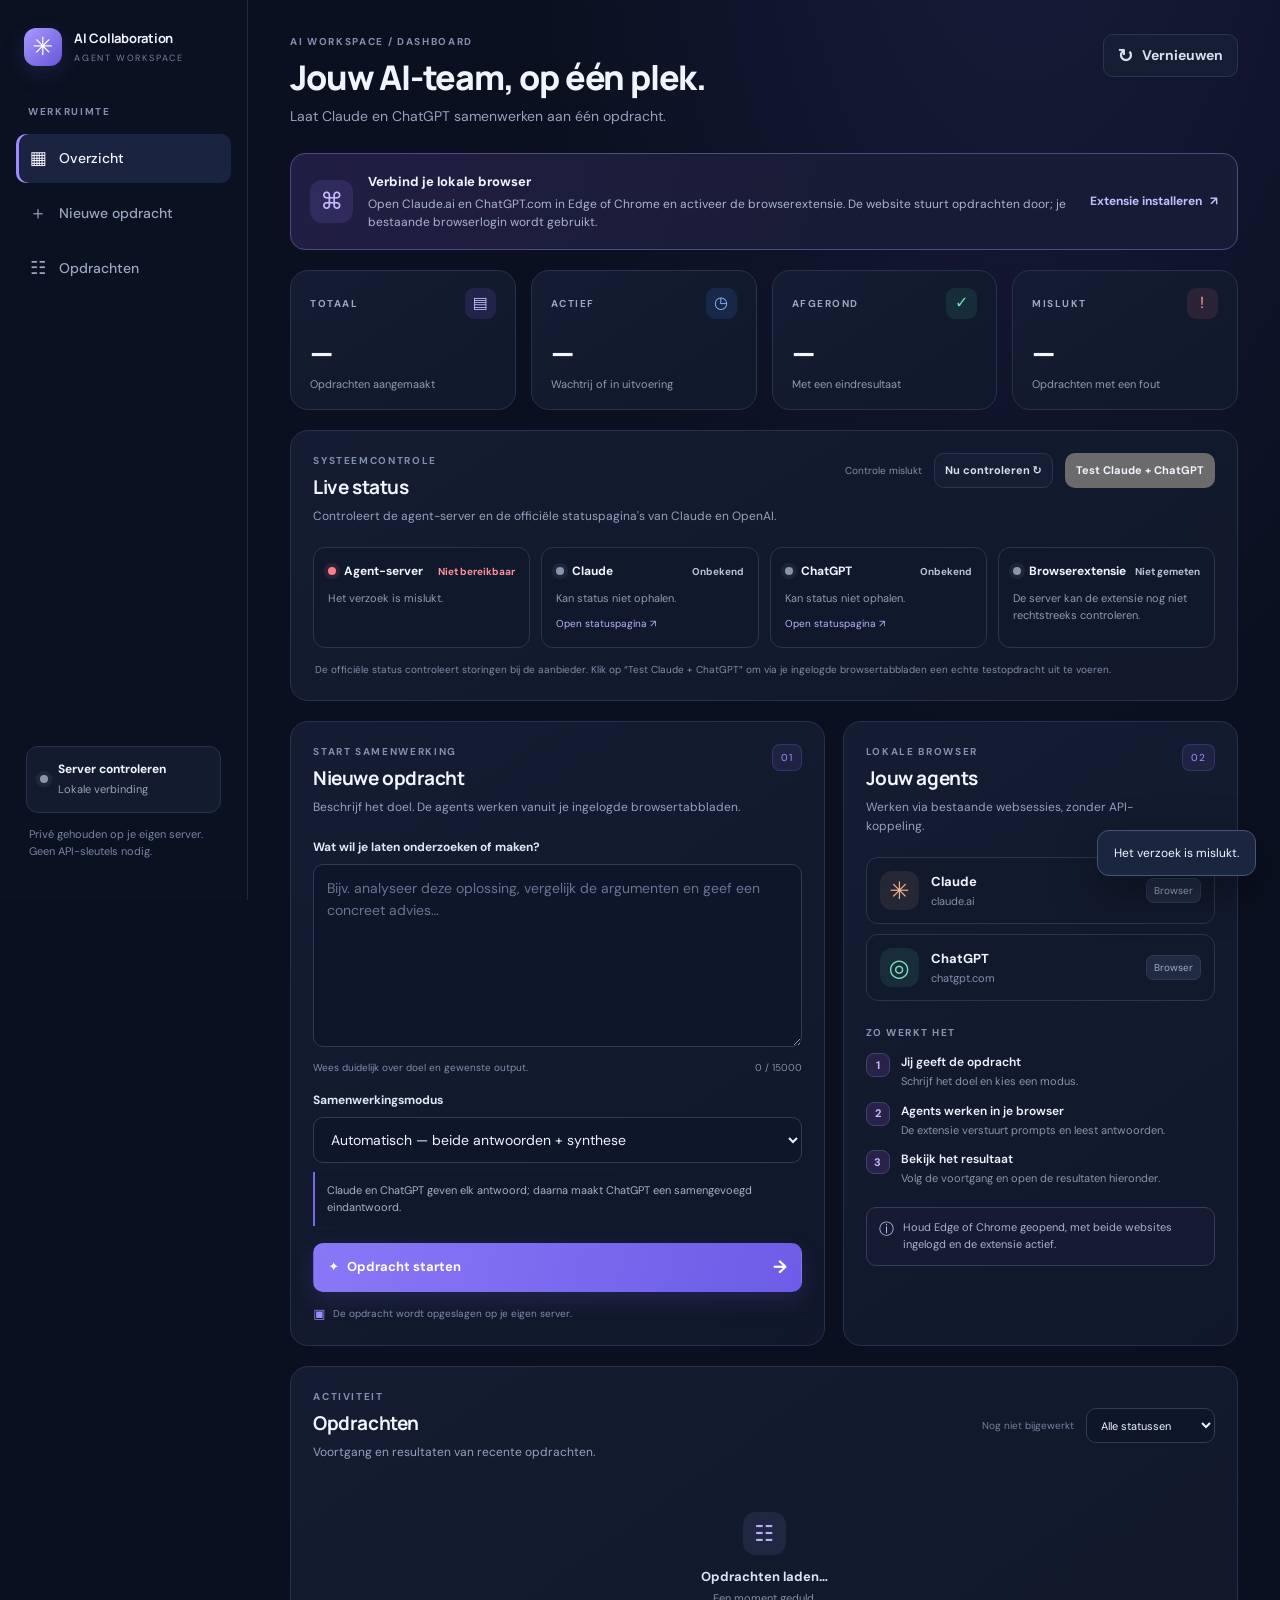
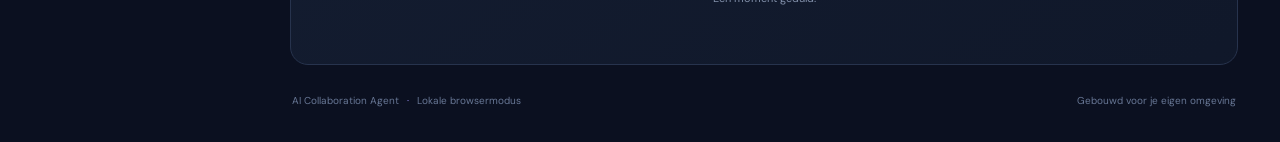
==== commit 18d6bc2b: "Add button for real Claude and ChatGPT browser test" ====
--- a/static/index.html
+++ b/static/index.html
@@ -5,7 +5,7 @@
   <meta name="viewport" content="width=device-width,initial-scale=1">
   <meta name="theme-color" content="#0b1020">
   <title>AI Collaboration Agent</title>
-  <link rel="stylesheet" href="/static/style.css?v=3">
+  <link rel="stylesheet" href="/static/style.css?v=4">
 </head>
 <body>
   <div class="app-shell">
@@ -44,14 +44,14 @@
       </section>
 
       <section class="panel status-panel" id="system-status">
-        <div class="panel-heading status-heading"><div><div class="eyebrow">SYSTEEMCONTROLE</div><h2>Live status</h2><p>Controleert de agent-server en de officiële statuspagina's van Claude en OpenAI.</p></div><div class="status-controls"><span id="statusCheckedAt">Nog niet gecontroleerd</span><button class="button button-quiet" id="statusRefreshBtn" type="button">Nu controleren ↻</button></div></div>
+        <div class="panel-heading status-heading"><div><div class="eyebrow">SYSTEEMCONTROLE</div><h2>Live status</h2><p>Controleert de agent-server en de officiële statuspagina's van Claude en OpenAI.</p></div><div class="status-controls"><span id="statusCheckedAt">Nog niet gecontroleerd</span><button class="button button-quiet" id="statusRefreshBtn" type="button">Nu controleren ↻</button><button class="button" id="functionalTestBtn" type="button">Test Claude + ChatGPT</button></div></div>
         <div class="status-grid">
           <article class="service-status"><div class="service-status-top"><span class="service-name"><span class="service-dot unknown" id="serverStatusDot"></span>Agent-server</span><span class="status-value" id="serverStatusText">Controleren…</span></div><p id="serverStatusDetail">Lokale API controleren.</p></article>
           <article class="service-status"><div class="service-status-top"><span class="service-name"><span class="service-dot unknown" id="claudeStatusDot"></span>Claude</span><span class="status-value" id="claudeStatusText">Controleren…</span></div><p id="claudeStatusDetail">Officiële status van claude.ai.</p><a href="https://status.claude.com/" target="_blank" rel="noreferrer">Open statuspagina ↗</a></article>
           <article class="service-status"><div class="service-status-top"><span class="service-name"><span class="service-dot unknown" id="chatgptStatusDot"></span>ChatGPT</span><span class="status-value" id="chatgptStatusText">Controleren…</span></div><p id="chatgptStatusDetail">Officiële status van OpenAI.</p><a href="https://status.openai.com/" target="_blank" rel="noreferrer">Open statuspagina ↗</a></article>
           <article class="service-status"><div class="service-status-top"><span class="service-name"><span class="service-dot unknown" id="extensionStatusDot"></span>Browserextensie</span><span class="status-value" id="extensionStatusText">Niet gemeten</span></div><p id="extensionStatusDetail">De server kan de extensie nog niet rechtstreeks controleren.</p></article>
         </div>
-        <p class="status-disclaimer">Let op: de officiële status toont storingen bij de aanbieder, niet of jouw persoonlijke browsersessie is ingelogd of werkt. De extensiestatus blijft onbekend totdat heartbeat-controle is ingebouwd.</p>
+        <p class="status-disclaimer">De officiële status controleert storingen bij de aanbieder. Klik op “Test Claude + ChatGPT” om via je ingelogde browsertabbladen een echte testopdracht uit te voeren.</p>
       </section>
 
       <section class="workspace-grid">
@@ -105,6 +105,6 @@
     </main>
   </div>
   <div id="toast" class="toast hidden" role="status" aria-live="polite"></div>
-  <script src="/static/app.js?v=3"></script>
+  <script src="/static/app.js?v=5"></script>
 </body>
 </html>
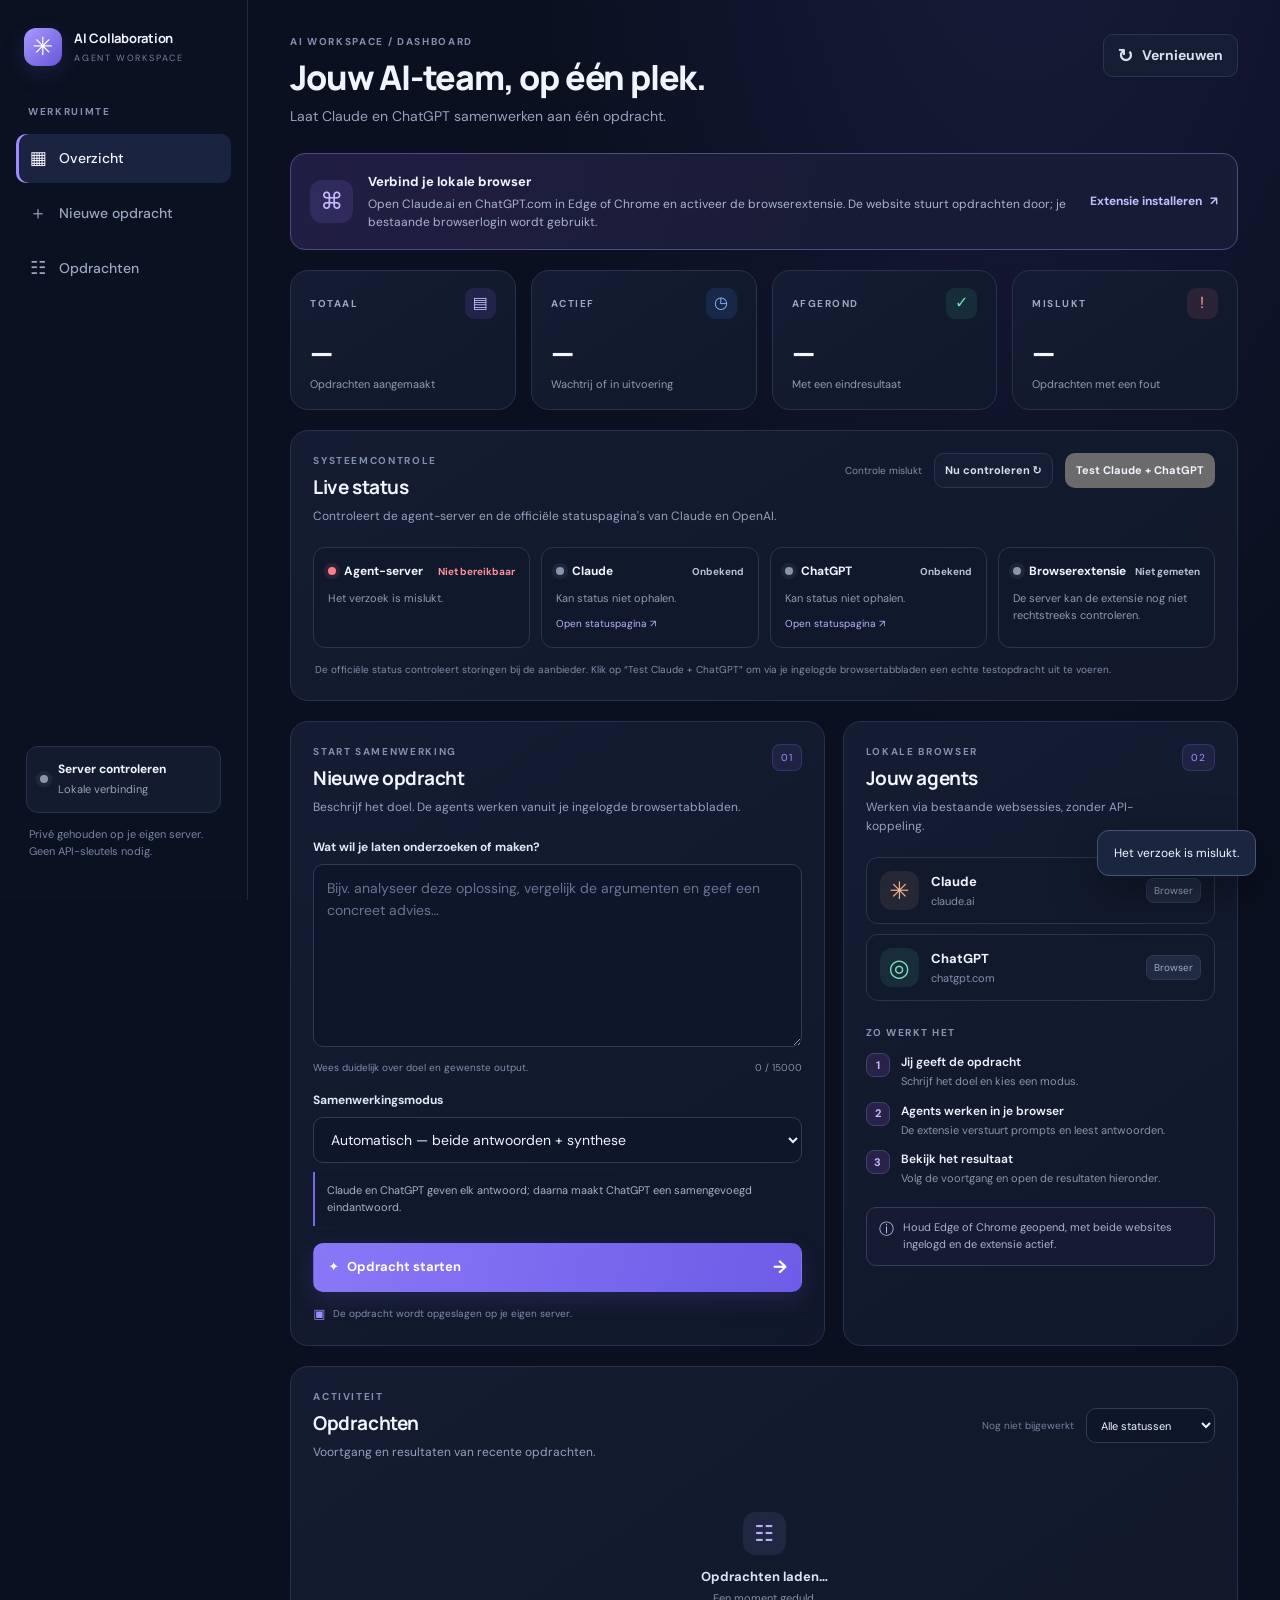
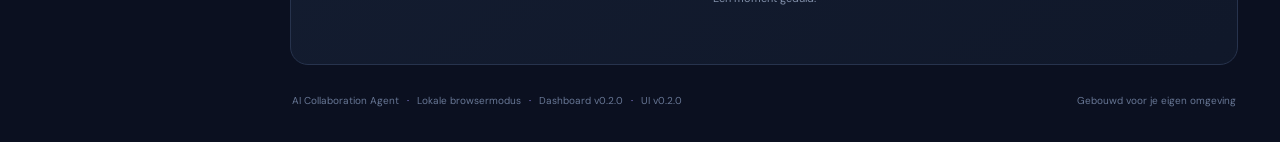
==== commit 325bccc4: "Show dashboard and UI version in footer and refresh browser cache" ====
--- a/static/index.html
+++ b/static/index.html
@@ -5,7 +5,7 @@
   <meta name="viewport" content="width=device-width,initial-scale=1">
   <meta name="theme-color" content="#0b1020">
   <title>AI Collaboration Agent</title>
-  <link rel="stylesheet" href="/static/style.css?v=4">
+  <link rel="stylesheet" href="/static/style.css?v=5">
 </head>
 <body>
   <div class="app-shell">
@@ -101,10 +101,10 @@
         <div class="result-actions"><button class="button button-secondary" id="copyResult" type="button">Kopieer resultaat</button></div>
       </section>
 
-      <footer><span>AI Collaboration Agent <span class="footer-dot">·</span> Lokale browsermodus</span><span>Gebouwd voor je eigen omgeving</span></footer>
+      <footer><span>AI Collaboration Agent <span class="footer-dot">·</span> Lokale browsermodus <span class="footer-dot">·</span> Dashboard v0.2.0 <span class="footer-dot">·</span> UI v0.2.0</span><span>Gebouwd voor je eigen omgeving</span></footer>
     </main>
   </div>
   <div id="toast" class="toast hidden" role="status" aria-live="polite"></div>
-  <script src="/static/app.js?v=5"></script>
+  <script src="/static/app.js?v=6"></script>
 </body>
 </html>
--- a/static/style.css
+++ b/static/style.css
@@ -60,7 +60,7 @@
 .status-heading{align-items:center;margin-bottom:17px}
 .status-controls{display:flex;align-items:center;gap:12px}
 .status-controls>span{font-size:10px;color:#8190ac;white-space:nowrap}
-.status-controls .button{font-size:11px;padding:8px 10px}
+.status-controls .button{font-size:11px;padding:8px 10px}.status-controls{flex-wrap:wrap}.status-controls button:disabled{opacity:.55;cursor:wait}
 .status-grid{display:grid;grid-template-columns:repeat(4,minmax(0,1fr));gap:11px}
 .service-status{min-width:0;padding:14px;border:1px solid #2a3650;border-radius:12px;background:#10182b}
 .service-status-top{display:flex;align-items:center;justify-content:space-between;gap:9px}
